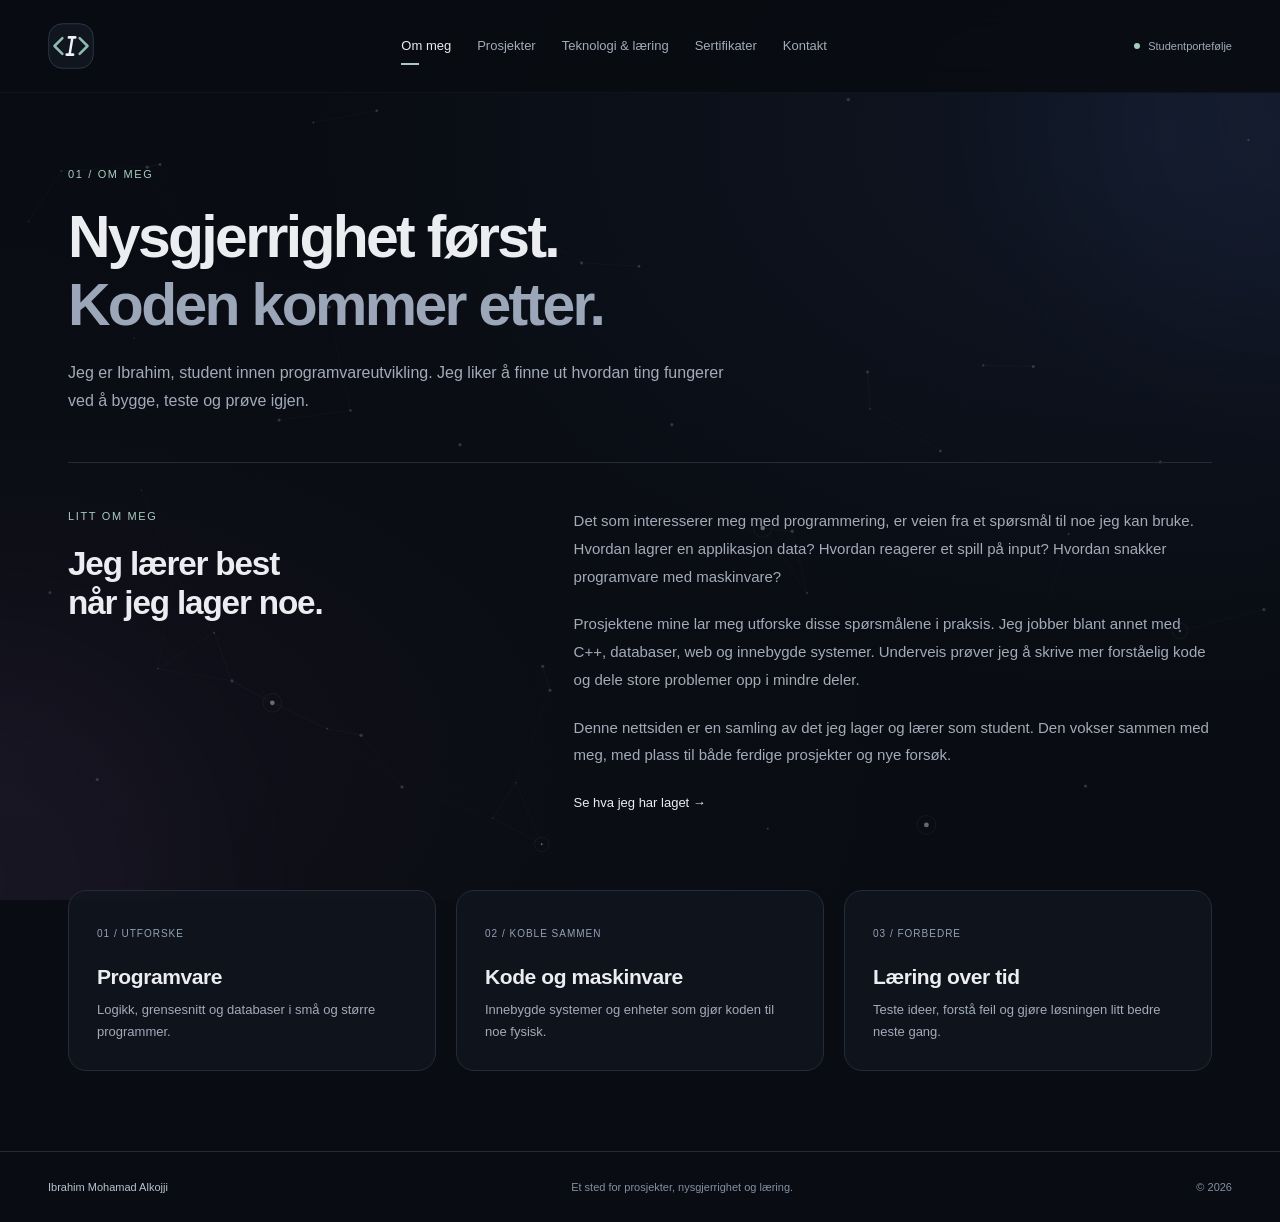
==== about.html @ 812a5d26 "first commit" ====
<!doctype html>
<html lang="nb">
<head>
<meta charset="utf-8">
<meta name="viewport" content="width=device-width, initial-scale=1">
<meta name="description" content="Ibrahims studentportefølje: prosjekter, programmering og læring.">
<meta name="theme-color" content="#090c12">
<title>Om meg | Ibrahim</title>
<link rel="icon" href="assets/logo.svg" type="image/svg+xml">
<link rel="stylesheet" href="style.css?v=12">
<script src="script.js?v=12" defer>
</script>
</head>
<body class="about-page">
<a class="skip-link" href="#main">Hopp til innhold</a>
<div class="background" aria-hidden="true">
<canvas class="site-network">
</canvas>
<div class="orb orb1">
</div>
<div class="orb orb2">
</div>
</div>
<header class="site-header">
<nav aria-label="Hovedmeny">
<a class="logo" href="index.html" aria-label="Ibrahim – forsiden">
<img src="assets/logo.svg" width="46" height="46" alt="">
</a>
<button class="menu-toggle" aria-expanded="false" aria-controls="nav-links" hidden>Meny <span aria-hidden="true">☰</span>
</button>
<div class="nav-links" id="nav-links">
<a href="about.html" aria-current="page">Om meg</a>
<a href="projects.html">Prosjekter</a>
<a href="skills.html">Teknologi & læring</a>
<a href="certificates.html">Sertifikater</a>
<a href="contact.html">Kontakt</a>
</div>
<span class="nav-note">
<i>
</i> Studentportefølje</span>
</nav>
</header>
<main id="main">
<section class="page-hero">
<p class="eyebrow">01 / OM MEG</p>
<h1>Nysgjerrighet først.<br>
<span>Koden kommer etter.</span>
</h1>
<p class="intro">Jeg er Ibrahim, student innen programvareutvikling. Jeg liker å finne ut hvordan ting fungerer ved å bygge, teste og prøve igjen.</p>
</section>
<section class="about-layout section-space">
<div>
<p class="eyebrow">LITT OM MEG</p>
<h2>Jeg lærer best<br>når jeg lager noe.</h2>
</div>
<div class="prose">
<p>Det som interesserer meg med programmering, er veien fra et spørsmål til noe jeg kan bruke. Hvordan lagrer en applikasjon data? Hvordan reagerer et spill på input? Hvordan snakker programvare med maskinvare?</p>
<p>Prosjektene mine lar meg utforske disse spørsmålene i praksis. Jeg jobber blant annet med C++, databaser, web og innebygde systemer. Underveis prøver jeg å skrive mer forståelig kode og dele store problemer opp i mindre deler.</p>
<p>Denne nettsiden er en samling av det jeg lager og lærer som student. Den vokser sammen med meg, med plass til både ferdige prosjekter og nye forsøk.</p>
<a class="text-link" href="projects.html">Se hva jeg har laget →</a>
</div>
</section>
<section class="fact-grid section-space">
<article class="surface">
<span class="card-number">01 / UTFORSKE</span>
<h3>Programvare</h3>
<p>Logikk, grensesnitt og databaser i små og større programmer.</p>
</article>
<article class="surface">
<span class="card-number">02 / KOBLE SAMMEN</span>
<h3>Kode og maskinvare</h3>
<p>Innebygde systemer og enheter som gjør koden til noe fysisk.</p>
</article>
<article class="surface">
<span class="card-number">03 / FORBEDRE</span>
<h3>Læring over tid</h3>
<p>Teste ideer, forstå feil og gjøre løsningen litt bedre neste gang.</p>
</article>
</section>
</main>
<footer>
<a class="footer-name" href="index.html">Ibrahim Mohamad Alkojji</a>
<span>Et sted for prosjekter, nysgjerrighet og læring.</span>
<span>© 2026</span>
</footer>
<dialog class="media-dialog" aria-labelledby="media-title">
<div class="dialog-heading">
<h2 id="media-title">
</h2>
<button class="dialog-close" aria-label="Lukk visning">Lukk <span aria-hidden="true">×</span>
</button>
</div>
<div class="media-body">
</div>
</dialog>
</body>
</html>
---- style.css ----
:root {
    color-scheme:dark;
    --bg:#090c12;
    --panel:#111620;
    --text:#ecedf1;
    --muted:#a3abb9;
    --accent:#a8cbbf;
    --line:#252c38;
    --radius:18px
}
* {
    box-sizing:border-box
}
html {
    scroll-behavior:smooth;
    scroll-padding-top:110px
}
body {
    margin:0;
    color:var(--text);
    background:var(--bg);
    font-family:Inter,"Segoe UI",Arial,sans-serif;
    font-size:16px;
    line-height:1.65;
    isolation:isolate
}
body.modal-open {
    overflow:hidden
}
a {
    color:inherit;
    text-decoration:none
}
button {
    font:inherit;
    color:inherit;
    cursor:pointer
}
a,button,summary {
    -webkit-tap-highlight-color:transparent
}
a:focus-visible,button:focus-visible,summary:focus-visible {
    outline:2px solid var(--accent);
    outline-offset:6px
}
img {
    display:block;
    max-width:100%
}
h1,h2,h3,p {
    margin:0
}
h1,h2,h3 {
    line-height:1.15;
    font-weight:600
}
h1 {
    font-size:clamp(35px,4.6vw,64px);
    letter-spacing:-.045em
}
h1 span {
    color:#9ba6b8
}
h2 {
    font-size:clamp(25px,2.6vw,34px);
    letter-spacing:-.035em
}
h3 {
    font-size:21px;
    letter-spacing:-.02em
}
p {
    color:var(--muted)
}
main {
    max-width:1240px;
    margin:0 auto;
    padding:0 48px;
    min-height:calc(100vh - 205px)
}
.background {
    position:fixed;
    inset:0;
    z-index:-1;
    pointer-events:none;
    overflow:hidden;
    background:radial-gradient(ellipse at 90% 15%,#19243d66,transparent 52%),radial-gradient(ellipse at 0 85%,#2b1f3833,transparent 50%),var(--bg)
}
.site-network {
    width:100%;
    height:100%;
    opacity:.6
}
.orb {
    position:absolute;
    width:440px;
    height:440px;
    border-radius:50%;
    filter:blur(100px);
    opacity:.08
}
.orb1 {
    background:#5276ca;
    right:-220px;
    top:-100px
}
.orb2 {
    background:#8f6aa8;
    left:-250px;
    bottom:-200px
}
.site-header {
    position:sticky;
    top:0;
    z-index:20;
    border-bottom:1px solid #ffffff08;
    background:#090c12ed;
    backdrop-filter:blur(15px)
}
nav {
    max-width:1370px;
    margin:auto;
    min-height:92px;
    padding:18px 48px;
    display:flex;
    align-items:center;
    gap:30px
}
.logo {
    flex-shrink:0;
    transition:transform .25s
}
.logo:hover {
    transform:rotate(-6deg)
}
.logo img {
    width:46px;
    height:46px
}
.nav-links {
    display:flex;
    align-items:center;
    justify-content:center;
    gap:26px;
    margin:auto
}
.nav-links a {
    font-size:13px;
    color:var(--muted);
    padding:8px 0;
    position:relative;
    white-space:nowrap
}
.nav-links a:hover,.nav-links a[aria-current] {
    color:var(--text)
}
.nav-links a[aria-current]:after {
    content:"";
    position:absolute;
    bottom:0;
    left:0;
    width:18px;
    height:2px;
    background:var(--accent)
}
.nav-note {
    font-size:11px;
    color:var(--muted);
    white-space:nowrap;
    display:flex;
    align-items:center;
    gap:8px
}
.nav-note i,.status-dot {
    width:6px;
    height:6px;
    background:var(--accent);
    border-radius:50%;
    display:inline-block
}
.menu-toggle {
    display:none;
    border:1px solid var(--line);
    border-radius:9px;
    background:var(--panel);
    padding:8px 12px
}
.menu-toggle[hidden] {
    display:none
}
.skip-link {
    position:fixed;
    top:-100px;
    left:15px;
    background:var(--text);
    color:var(--bg);
    z-index:100;
    padding:10px
}
.skip-link:focus {
    top:10px
}
.eyebrow {
    font-size:11px;
    letter-spacing:.15em;
    color:var(--accent);
    font-weight:500;
    text-transform:uppercase
}
.hero {
    display:grid;
    grid-template-columns:1.35fr 1fr;
    align-items:center;
    gap:32px;
    padding:96px 0 100px;
    min-height:660px
}
.hero h1 {
    font-size:clamp(40px,5.2vw,70px);
    margin:24px 0;
    line-height:1.08
}
.hero .eyebrow {
    display:flex;
    gap:10px;
    align-items:center
}
.intro {
    font-size:16px;
    line-height:1.8;
    max-width:610px
}
.hero .intro {
    max-width:490px
}
.actions {
    display:flex;
    align-items:center;
    flex-wrap:wrap;
    gap:26px;
    margin-top:32px
}
.button {
    font-size:13px;
    padding:12px 18px;
    display:inline-flex;
    align-items:center;
    gap:28px;
    border-radius:9px;
    border:1px solid var(--line);
    transition:transform .2s,background .2s
}
.primary {
    background:var(--accent);
    color:#102720;
    border-color:var(--accent);
    font-weight:600
}
.button:hover {
    transform:translateY(-2px);
    background:#c3ded4
}
.text-link {
    font-size:13px;
    color:var(--text);
    display:inline-block
}
.text-link:hover {
    color:var(--accent)
}
.hero-tags {
    display:flex;
    flex-wrap:wrap;
    gap:16px;
    margin-top:36px;
    color:#8793a6;
    font-size:11px
}
.hero-tags span+span:before {
    content:"/";
    color:#475165;
    margin-right:16px
}
.hero-art {
    position:relative;
    min-height:350px;
    display:flex;
    align-items:center;
    justify-content:center
}
.hero-art>img {
    width:145px;
    height:145px;
    transform:rotate(-8deg);
    box-shadow:0 25px 100px #597cbb18;
    border-radius:42px;
    animation:float 7s ease-in-out infinite
}
.orbit {
    position:absolute;
    width:320px;
    height:320px;
    border:1px solid #a6c1df15;
    border-radius:50%;
    transform:rotate(-25deg) scaleY(.75)
}
.orbit-two {
    width:390px;
    height:390px;
    transform:rotate(40deg) scaleY(.8);
    border-style:dashed
}
.floating-tag {
    position:absolute;
    z-index:1;
    background:#131b28;
    border:1px solid #2a3547;
    border-radius:9px;
    padding:9px 16px;
    font:12px monospace;
    box-shadow:0 10px 30px #0003
}
.tag-one {
    top:45px;
    left:25px;
    color:#abcdbf;
    transform:rotate(-7deg)
}
.tag-two {
    bottom:66px;
    right:0;
    color:#b2bade;
    transform:rotate(7deg)
}
.art-caption {
    position:absolute;
    bottom:-9px;
    font-size:9px;
    letter-spacing:.24em;
    color:#7b879a
}
.home-section {
    padding-bottom:90px
}
.section-heading {
    display:flex;
    justify-content:space-between;
    gap:20px;
    margin-bottom:22px
}
.section-heading>span {
    font-size:12px;
    color:var(--muted)
}
.home-grid {
    display:grid;
    grid-template-columns:repeat(4,minmax(0,1fr));
    gap:16px
}
.home-card {
    padding:25px 22px;
    min-height:195px;
    background:#111620c9;
    border:1px solid var(--line);
    border-radius:var(--radius);
    position:relative;
    transition:transform .25s,border-color .25s
}
.home-card:hover {
    transform:translateY(-5px);
    border-color:#53685f
}
.card-number {
    font-size:10px;
    letter-spacing:.1em;
    color:#94a1b6
}
.home-card h2 {
    font-size:19px;
    letter-spacing:-.02em;
    margin:30px 0 8px
}
.home-card p {
    font-size:12px;
    max-width:165px
}
.card-arrow {
    position:absolute;
    right:20px;
    top:18px;
    color:var(--accent);
    font-size:21px
}
.page-hero {
    padding:72px 0 46px;
    border-bottom:1px solid var(--line)
}
.page-hero h1 {
    margin:20px 0
}
.page-hero .intro {
    max-width:665px
}
.section-space {
    padding:44px 0 80px
}
.project-grid {
    display:grid;
    grid-template-columns:repeat(3,minmax(0,1fr));
    gap:28px;
    align-items:start
}
.project-card {
    min-width:0;
    background:#111620dc;
    border:1px solid var(--line);
    border-radius:var(--radius);
    overflow:hidden;
    scroll-margin-top:120px
}
.video-preview {
    display:block;
    position:relative;
    aspect-ratio:16/9;
    background:#080b10;
    overflow:hidden;
    border-bottom:1px solid var(--line)
}
.video-preview img {
    width:100%;
    height:100%;
    object-fit:contain;
    transition:opacity .25s;
    opacity:.82
}
.video-preview:hover img {
    opacity:1
}
.play-button {
    position:absolute;
    top:50%;
    left:50%;
    transform:translate(-50%,-50%);
    display:grid;
    place-items:center;
    width:46px;
    height:46px;
    padding-left:3px;
    border:1px solid #ffffff55;
    border-radius:50%;
    background:#101720bd;
    color:#fff;
    font-size:14px;
    backdrop-filter:blur(6px);
    transition:background .2s
}
.video-preview:hover .play-button {
    background:#426455
}
.preview-label {
    position:absolute;
    bottom:10px;
    left:12px;
    right:12px;
    display:flex;
    justify-content:space-between;
    color:white;
    font-size:10px;
    text-shadow:0 1px 4px #000;
    background:#0a101ab5;
    border-radius:5px;
    padding:3px 7px
}
.project-copy {
    padding:24px
}
.project-copy h2 {
    font-size:22px;
    margin:10px 0 7px
}
.project-copy>p:not(.card-number):not(.tech-label) {
    font-size:13px;
    margin-top:17px;
    line-height:1.8
}
.tech-label {
    font-size:10px;
    color:var(--accent)
}
.repo-link {
    display:flex;
    align-items:center;
    gap:9px;
    font-size:11px;
    margin-top:24px;
    padding-top:18px;
    border-top:1px solid var(--line);
    color:#cad3e0
}
.repo-link:hover {
    color:var(--accent)
}
.about-layout {
    display:grid;
    grid-template-columns:1fr 1.5fr;
    gap:80px;
    padding-bottom:30px
}
.about-layout h2,.contact-note h2 {
    margin-top:20px
}
.prose p {
    font-size:15px;
    margin-bottom:20px;
    line-height:1.85
}
.fact-grid {
    display:grid;
    grid-template-columns:repeat(3,minmax(0,1fr));
    gap:20px
}
.surface {
    padding:28px;
    background:#111620c9;
    border:1px solid var(--line);
    border-radius:var(--radius)
}
.surface h3 {
    margin:20px 0 10px
}
.surface p {
    font-size:13px
}
.tech-grid {
    display:grid;
    grid-template-columns:repeat(2,minmax(0,1fr));
    gap:20px;
    align-items:start
}
.tech-card {
    background:#111620df;
    border:1px solid var(--line);
    border-radius:var(--radius);
    overflow:hidden;
    transition:border-color .25s
}
.tech-card:hover,.tech-card[open] {
    border-color:var(--tech)
}
.tech-card summary {
    cursor:pointer;
    display:flex;
    gap:22px;
    align-items:center;
    padding:24px;
    list-style:none
}
.tech-card summary::-webkit-details-marker {
    display:none
}
.tech-card summary img {
    flex-shrink:0;
    transition:transform .3s
}
.tech-card summary:hover img {
    transform:translateY(-4px) rotate(-5deg)
}
.tech-card strong {
    font-size:19px;
    font-weight:500;
    display:block
}
.tech-card small {
    display:block;
    color:var(--muted);
    font-size:12px;
    margin-top:2px
}
.expand {
    margin-left:auto;
    font-size:24px;
    font-weight:300;
    color:var(--tech);
    transition:transform .25s
}
.tech-card[open] .expand {
    transform:rotate(45deg)
}
.tech-detail {
    padding:0 26px 26px;
    font-size:14px
}
.tech-detail p {
    margin-bottom:14px
}
.tech-detail .text-link {
    color:var(--tech)
}
.certificate-grid {
    display:grid;
    grid-template-columns:repeat(4,minmax(0,1fr));
    gap:18px;
    align-items:stretch
}
.certificate-card {
    background:#111620d9;
    border:1px solid var(--line);
    border-radius:var(--radius);
    overflow:hidden
}
.certificate-placeholder {
    aspect-ratio:16/10;
    margin:18px 18px 0;
    border:1px dashed #394354;
    border-radius:10px;
    display:flex;
    align-items:center;
    justify-content:center;
    flex-direction:column;
    gap:6px;
    background:radial-gradient(ellipse at center,#1b2434,transparent);
    color:#abb8cc;
    font-size:13px
}
.certificate-placeholder small {
    color:#8390a5;
    font-size:11px
}
.certificate-symbol {
    font-size:34px;
    color:#91aeaa
}
.certificate-copy {
    padding:14px 16px 18px;
    display:flex;
    flex-direction:column;
    flex:1
}
.certificate-copy h2 {
    font-size:16px;
    line-height:1.35;
    letter-spacing:-.02em;
    margin:8px 0
}
.certificate-copy>p:last-child {
    font-size:13px
}
.certificate-image {
    display:block;
    position:relative;
    margin:12px 12px 0;
    padding:0
}
.certificate-image img {
    width:100%;
    aspect-ratio:16/10;
    object-fit:contain;
    background:#0b1018;
    border-radius:10px
}
.contact-layout {
    display:grid;
    grid-template-columns:1fr 1.3fr;
    gap:80px
}
.contact-note>p:last-child {
    margin-top:20px;
    font-size:14px;
    max-width:320px
}
.contact-list {
    display:flex;
    flex-direction:column;
    gap:16px
}
.contact-card {
    display:flex;
    align-items:center;
    gap:20px;
    padding:24px;
    background:#111620de;
    border:1px solid var(--line);
    border-radius:14px;
    transition:transform .2s,border-color .2s
}
.contact-card:hover {
    transform:translateX(4px);
    border-color:#52655e
}
.contact-icon {
    flex-shrink:0;
    padding:11px;
    background:#ffffff05;
    border:1px solid var(--line);
    border-radius:12px
}
.contact-copy {
    min-width:0;
    flex:1
}
.contact-copy strong {
    display:block;
    font-size:17px;
    font-weight:500
}
.contact-copy>span {
    display:block;
    font-size:12px;
    color:var(--muted);
    margin-top:4px
}
.contact-copy small {
    display:block;
    color:var(--accent);
    font-size:11px;
    margin-top:8px;
    overflow-wrap:anywhere
}
.contact-card>span:last-child {
    color:var(--accent)
}
footer {
    max-width:1340px;
    margin:0 auto;
    border-top:1px solid var(--line);
    padding:26px 48px;
    display:flex;
    align-items:center;
    justify-content:space-between;
    gap:20px;
    font-size:11px;
    color:#8490a2
}
.footer-name {
    color:#b9c2ce
}
.media-dialog {
    width:min(1050px,94vw);
    max-height:92dvh;
    padding:0;
    border:1px solid #3a4555;
    border-radius:16px;
    background:#10151f;
    color:var(--text);
    box-shadow:0 35px 160px #0008
}
.media-dialog::backdrop {
    background:#03060ddd;
    backdrop-filter:blur(6px)
}
.dialog-heading {
    display:flex;
    justify-content:space-between;
    gap:20px;
    align-items:center;
    padding:16px 20px
}
.dialog-heading h2 {
    font-size:19px
}
.dialog-close {
    background:#202836;
    border:1px solid #394457;
    border-radius:8px;
    padding:6px 12px;
    font-size:12px
}
.dialog-close span {
    font-size:20px;
    margin-left:8px
}
.media-body video {
    display:block;
    width:100%;
    max-height:74dvh;
    background:#000
}
.media-body img {
    width:100%;
    max-height:74dvh;
    object-fit:contain
}
.media-error {
    padding:20px
}
.media-error a {
    text-decoration:underline;
    color:var(--accent)
}
@keyframes float {
    0%,100% {
        transform:translateY(0) rotate(-8deg)
    }
    50% {
        transform:translateY(-10px) rotate(-4deg)
    }

}

@media(min-width:1500px) {
    main {
        max-width:1360px
    }
    .project-grid {
        gap:36px
    }
    .hero {
        min-height:700px
    }

}

@media(max-width:1050px) {
    nav {
        padding:16px 32px;
        gap:24px
    }
    .nav-note {
        display:none
    }
    .nav-links {
        margin-left:auto;
        margin-right:0;
        gap:22px
    }
    main {
        padding:0 32px
    }
    .hero {
        gap:16px;
        min-height:590px;
        padding:70px 0
    }
    .hero-art {
        transform:scale(.85)
    }
    .home-grid {
        grid-template-columns:repeat(2,minmax(0,1fr))
    }
    .project-grid {
        grid-template-columns:repeat(2,minmax(0,1fr))
    }
    .about-layout,.contact-layout {
        gap:36px
    }
    .contact-card {
        padding:20px
    }
    .orbit-two {
        width:330px;
        height:330px
    }
    footer {
        padding:24px 32px
    }

}

@media(max-width:700px) {
    nav {
        padding:14px 20px;
        min-height:76px;
        flex-wrap:wrap;
        gap:10px
    }
    .logo img {
        width:42px;
        height:42px
    }
    .menu-toggle:not([hidden]) {
        display:block;
        margin-left:auto
    }
    .nav-links {
        width:100%;
        flex-wrap:wrap;
        justify-content:flex-start;
        gap:8px 19px;
        padding:8px 0
    }
    .nav-links a {
        font-size:12px
    }
    .js .nav-links:not(.is-open) {
        display:none
    }
    main {
        padding:0 22px
    }
    .hero {
        grid-template-columns:1fr;
        padding:56px 0 54px;
        gap:0;
        min-height:0
    }
    .hero h1 {
        font-size:clamp(36px,8.3vw,55px)
    }
    .hero-art {
        min-height:300px;
        width:100%;
        max-width:340px;
        justify-self:center;
        margin-top:12px;
        transform:scale(.82)
    }
    .hero .intro,.intro {
        font-size:14px
    }
    .actions {
        gap:22px
    }
    .hero-tags {
        font-size:10px;
        gap:10px
    }
    .hero-tags span+span:before {
        margin-right:10px
    }
    .hero .eyebrow {
        font-size:9px;
        letter-spacing:.1em
    }
    .home-section {
        padding-bottom:54px
    }
    .section-heading {
        flex-direction:column;
        gap:5px
    }
    .home-grid {
        gap:12px
    }
    .home-card {
        padding:20px 17px;
        min-height:178px
    }
    .home-card h2 {
        font-size:17px;
        margin-top:28px;
        overflow-wrap:anywhere
    }
    .home-card p {
        font-size:11px
    }
    .page-hero {
        padding:46px 0 32px
    }
    .page-hero h1 {
        font-size:clamp(33px,8vw,45px)
    }
    .section-space {
        padding:30px 0 52px
    }
    .project-grid,.tech-grid,.certificate-grid,.about-layout,.fact-grid,.contact-layout {
        grid-template-columns:1fr;
        gap:22px
    }
    .project-copy {
        padding:24px
    }
    .project-copy h2 {
        font-size:24px
    }
    .project-copy>p:not(.card-number):not(.tech-label) {
        font-size:14px
    }
    .about-layout {
        padding-bottom:0
    }
    .tech-card summary {
        padding:21px;
        gap:18px
    }
    .tech-card strong {
        font-size:18px
    }
    .contact-note {
        padding-bottom:6px
    }
    .contact-card {
        gap:14px;
        padding:18px
    }
    .contact-icon {
        padding:8px
    }
    .contact-copy>span {
        font-size:11px
    }
    .contact-copy small {
        font-size:10px
    }
    .contact-card>span:last-child {
        align-self:flex-start
    }
    footer {
        padding:24px 22px;
        flex-wrap:wrap;
        gap:10px
    }
    footer>span:nth-child(2) {
        order:3;
        width:100%
    }
    .media-dialog {
        width:96vw
    }
    .dialog-heading {
        padding:12px
    }
    .dialog-heading h2 {
        font-size:16px
    }

}


/* A small satellite circles inside the two decorative rings. */
.logo-orbit {
    position: absolute;
    width: 210px;
    height: 210px;
    pointer-events: none;
    animation: satellite-orbit 12s linear infinite;
}
.orbit-dot {
    position: absolute;
    top: -5px;
    left: calc(50% - 5px);
    width: 10px;
    height: 10px;
    border-radius: 50%;
    background: var(--accent);
    box-shadow: 0 0 0 5px #a8cbbf0d, 0 0 18px #a8cbbf65;
}
.tag-one { animation: code-drift 6s ease-in-out infinite; }
.tag-two { animation: explore-drift 7.5s ease-in-out infinite; }
@keyframes satellite-orbit {
    from { transform: rotate(0deg); }
    to { transform: rotate(360deg); }
}
@keyframes code-drift {
    0%, 100% { transform: translate(0, 0) rotate(-7deg); }
    50% { transform: translate(7px, -10px) rotate(-3deg); }
}
@keyframes explore-drift {
    0%, 100% { transform: translate(0, 0) rotate(7deg); }
    50% { transform: translate(-8px, 9px) rotate(3deg); }
}
.certificate-overview {
    display: flex;
    flex-wrap: wrap;
    gap: 12px 28px;
    padding-top: 28px;
    color: var(--muted);
    font-size: 12px;
}
.certificate-overview strong { color: var(--accent); font-weight: 600; }
.certificate-zoom { position:absolute; bottom:7px; right:7px; padding:3px 7px; border-radius:5px; background:#10151fed; font-size:9px; color:var(--accent); }
.certificate-image img { aspect-ratio:auto; height:145px; padding:8px; border:1px solid var(--line); border-radius:9px; object-fit:contain; }
.certificate-image:hover .certificate-zoom { color: var(--text); }
.completed-badge { color: var(--accent); margin-left: 12px; letter-spacing: 0; }
.certificate-download { margin-top:auto; padding-top:12px; font-size:11px; }
.upcoming-section { padding-bottom: 80px; }
.upcoming-courses { border: 1px solid var(--line); border-radius: var(--radius); background: #111620b0; }
.upcoming-courses summary { display: flex; align-items: center; justify-content: space-between; gap: 20px; padding: 24px; cursor: pointer; list-style: none; }
.upcoming-courses summary::-webkit-details-marker { display: none; }
.upcoming-courses summary strong { font-size: 19px; font-weight: 500; }
.upcoming-courses summary small { display: block; font-size: 12px; color: var(--muted); margin-top: 5px; }
.upcoming-toggle { font-size: 26px; color: var(--accent); transition: transform .25s; }
.upcoming-courses[open] .upcoming-toggle { transform: rotate(45deg); }
.upcoming-intro { padding: 0 24px 20px; font-size: 13px; }
.pending-grid { display: grid; grid-template-columns: repeat(4, minmax(0, 1fr)); gap: 12px; padding: 0 24px 24px; }
.pending-course { display: flex; align-items: center; gap: 12px; border: 1px dashed #354052; border-radius: 10px; padding: 18px 14px; }
.pending-number { color: #8592a6; font: 11px monospace; }
.pending-course h3 { font-size: 12px; letter-spacing: 0; font-weight: 500; }
.pending-course p { font-size: 10px; margin-top: 5px; }
.pending-mark { margin-left: auto; color: #8592a6; }
@media (max-width: 1050px) { .pending-grid { grid-template-columns: repeat(2, minmax(0, 1fr)); } }
@media (max-width: 700px) {
    .upcoming-section { padding-bottom: 52px; }
    .pending-grid { padding: 0 16px 16px; gap: 10px; }
    .pending-course { flex-wrap: wrap; padding: 14px 10px; gap: 8px; }
    .pending-mark { display: none; }
    .pending-course h3 { font-size: 11px; }
}


/* Compact certificate gallery; full-size documents open only on request. */
.certificate-card { display:flex; flex-direction:column; min-width:0; }
.certificate-copy > p:not(.card-number) { font-size:11px; line-height:1.6; }
.certificate-copy .card-number { font-size:9px; letter-spacing:.06em; }
.completed-badge { margin-left:6px; }
.certificates-page .page-hero { padding:40px 0 26px; }
.certificates-page .page-hero h1 { font-size:clamp(30px,3.4vw,44px); margin:14px 0; }
.certificates-page .page-hero .intro { font-size:14px; }
.certificates-page .certificate-grid { padding:24px 0 36px; }
.certificates-page .upcoming-section { padding-bottom:48px; }
@media (max-width:1050px) {
    .certificate-grid { grid-template-columns:repeat(2,minmax(0,1fr)); gap:16px; }
    .certificate-image img { height:150px; }
}
@media (max-width:700px) {
    .certificates-page .certificate-grid { grid-template-columns:1fr; gap:12px; }
    .certificate-card { flex-direction:row; align-items:center; }
    .certificate-image { flex:0 0 106px; width:106px; margin:12px 0 12px 12px; }
    .certificate-image img { height:110px; padding:5px; }
    .certificate-copy { padding:14px 12px; min-width:0; }
    .certificate-copy h2 { font-size:14px; margin:5px 0; }
    .certificate-copy > p:not(.card-number) { font-size:10px; }
    .certificate-download { padding-top:8px; font-size:10px; }
    .certificate-zoom { font-size:8px; right:4px; bottom:4px; padding:2px 4px; }
    .certificates-page .page-hero { padding-top:30px; }
}

@media(prefers-reduced-motion:reduce) {
    html {
        scroll-behavior:auto
    }
    *,*::before,*::after {
        animation:none!important;
        transition:none!important
    }

}
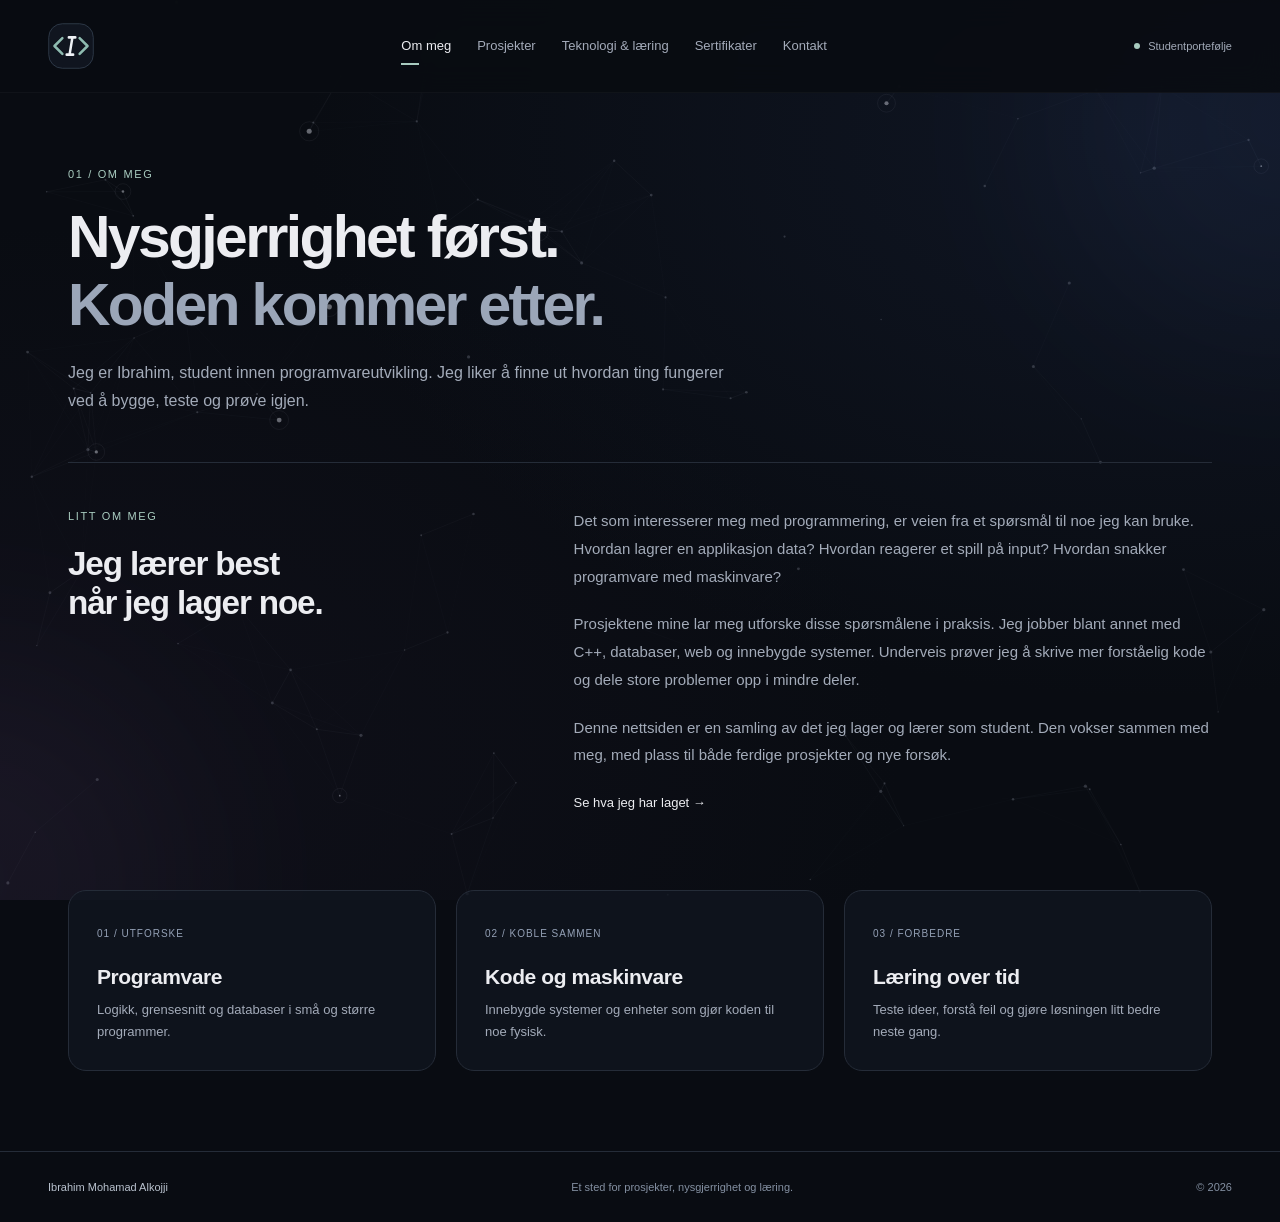
==== commit a106aa70: "Add animated mobile menu icon" ====
--- a/about.html
+++ b/about.html
@@ -26,7 +26,16 @@
 <a class="logo" href="index.html" aria-label="Ibrahim – forsiden">
 <img src="assets/logo.svg" width="46" height="46" alt="">
 </a>
-<button class="menu-toggle" aria-expanded="false" aria-controls="nav-links" hidden>Meny <span aria-hidden="true">☰</span>
+<button class="menu-toggle"
+        aria-label="Åpne eller lukk menyen"
+        aria-expanded="false"
+        aria-controls="nav-links"
+        hidden>
+    <span class="menu-icon" aria-hidden="true">
+        <span></span>
+        <span></span>
+        <span></span>
+    </span>
 </button>
 <div class="nav-links" id="nav-links">
 <a href="about.html" aria-current="page">Om meg</a>
--- a/style.css
+++ b/style.css
@@ -184,6 +184,49 @@
     border-radius:9px;
     background:var(--panel);
     padding:8px 12px
+}
+/* Tre streker */
+.menu-icon {
+    position: relative;
+    display: block;
+    width: 22px;
+    height: 18px;
+}
+
+.menu-icon span {
+    position: absolute;
+    left: 0;
+    width: 100%;
+    height: 2px;
+    background: currentColor;
+    border-radius: 2px;
+    transition: transform 0.25s ease,
+                opacity 0.25s ease;
+}
+
+.menu-icon span:nth-child(1) {
+    top: 0;
+}
+
+.menu-icon span:nth-child(2) {
+    top: 8px;
+}
+
+.menu-icon span:nth-child(3) {
+    top: 16px;
+}
+
+/* Blir et kryss når menyen er åpen */
+.menu-toggle[aria-expanded="true"] .menu-icon span:nth-child(1) {
+    transform: translateY(8px) rotate(45deg);
+}
+
+.menu-toggle[aria-expanded="true"] .menu-icon span:nth-child(2) {
+    opacity: 0;
+}
+
+.menu-toggle[aria-expanded="true"] .menu-icon span:nth-child(3) {
+    transform: translateY(-8px) rotate(-45deg);
 }
 .menu-toggle[hidden] {
     display:none
@@ -520,11 +563,24 @@
     gap:20px
 }
 .surface {
-    padding:28px;
-    background:#111620c9;
-    border:1px solid var(--line);
-    border-radius:var(--radius)
-}
+    padding: 28px;
+    background: #111620c9;
+    border: 1px solid var(--line);
+    border-radius: var(--radius);
+
+    
+    transition: transform 0.25s ease,
+                border-color 0.25s ease;
+}
+
+
+@media (hover: hover) and (pointer: fine) {
+    .fact-grid .surface:hover {
+        transform: translateY(-7px);
+        border-color: #53685f;
+    }
+}
+
 .surface h3 {
     margin:20px 0 10px
 }
@@ -871,6 +927,7 @@
         display:block;
         margin-left:auto
     }
+    
     .nav-links {
         width:100%;
         flex-wrap:wrap;
@@ -1125,3 +1182,4 @@
 
 }
 
+
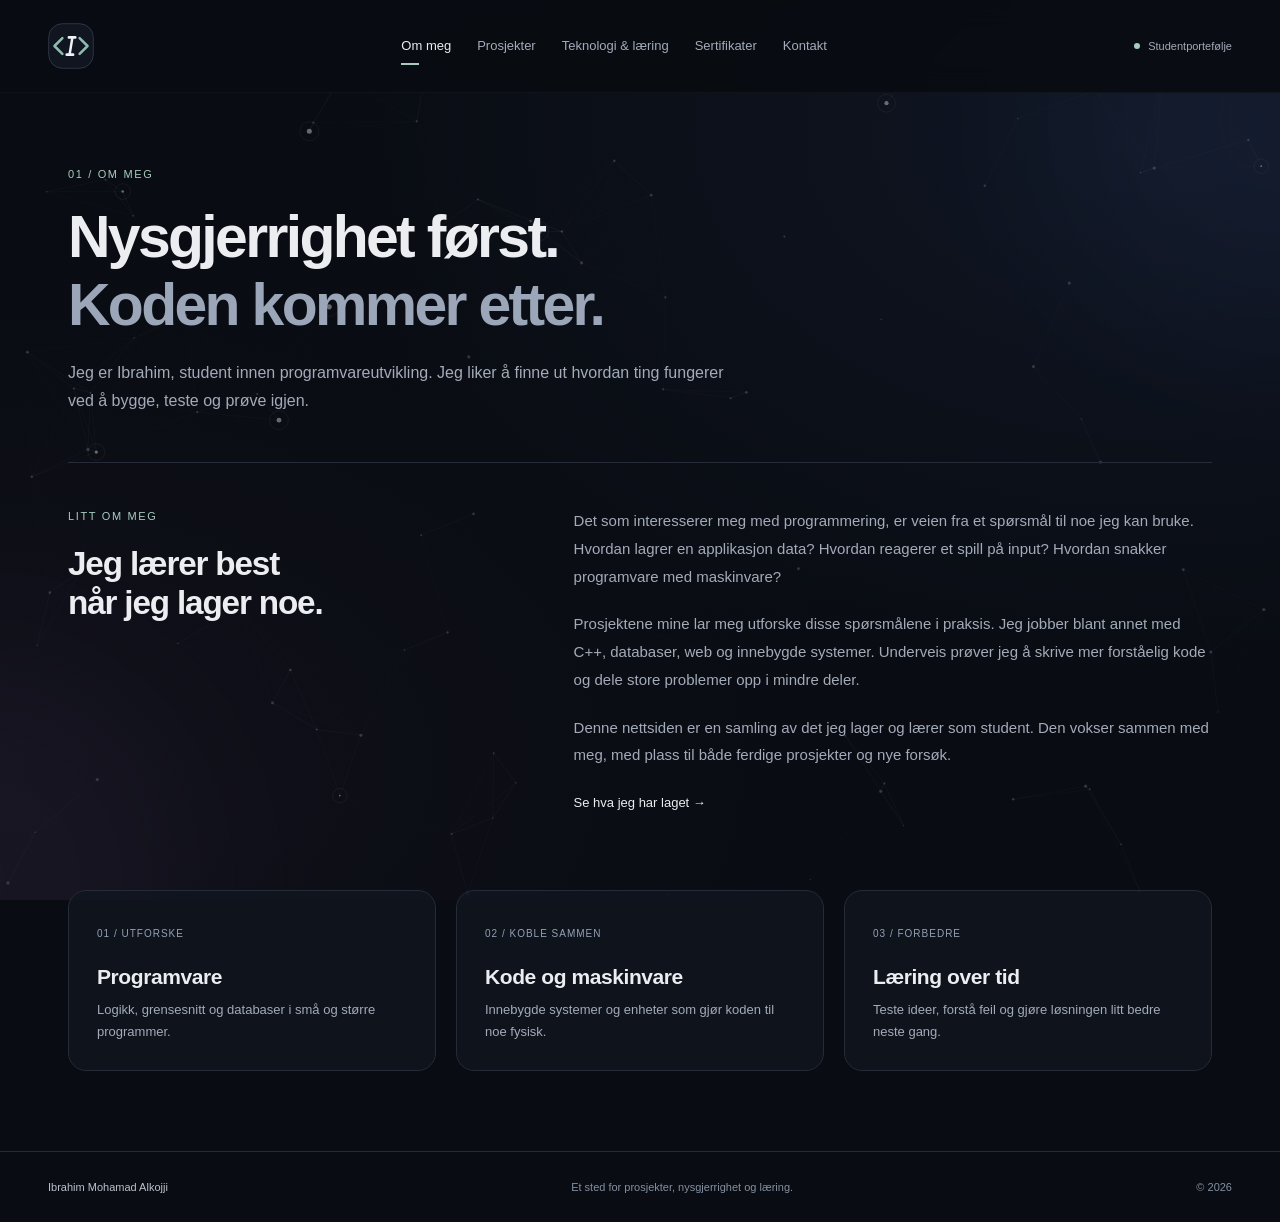
==== commit 5e3f1154: "Add restaurant and C++ game projects" ====
--- a/about.html
+++ b/about.html
@@ -7,8 +7,8 @@
 <meta name="theme-color" content="#090c12">
 <title>Om meg | Ibrahim</title>
 <link rel="icon" href="assets/logo.svg" type="image/svg+xml">
-<link rel="stylesheet" href="style.css?v=12">
-<script src="script.js?v=12" defer>
+<link rel="stylesheet" href="style.css?v=14">
+<script src="script.js?v=14" defer>
 </script>
 </head>
 <body class="about-page">
--- a/style.css
+++ b/style.css
@@ -183,7 +183,9 @@
     border:1px solid var(--line);
     border-radius:9px;
     background:var(--panel);
-    padding:8px 12px
+    padding:8px 12px;
+    min-width:46px;
+    min-height:44px
 }
 /* Tre streker */
 .menu-icon {
@@ -514,6 +516,32 @@
     border-radius:5px;
     padding:3px 7px
 }
+/* Covers for projects without a video. Keep the same 16:9 media area. */
+.project-cover {
+    aspect-ratio:16/9;
+    display:flex;
+    flex-direction:column;
+    justify-content:space-between;
+    align-items:center;
+    padding:20px;
+    border-bottom:1px solid var(--line);
+    background:radial-gradient(ellipse at center,#24382f88,transparent 75%),#0d141a;
+    color:var(--accent);
+    overflow:hidden;
+}
+.cover-type { align-self:flex-start; font-size:9px; letter-spacing:.13em; }
+.cover-symbol { font-size:clamp(26px,3vw,42px); font-weight:600; line-height:1.2; letter-spacing:.07em; }
+.cover-caption { font-size:8px; letter-spacing:.16em; }
+.cover-firefly { color:#e8b86d; background:radial-gradient(ellipse at center,#593d2466,transparent 75%),#15110e; }
+.cover-firefly .cover-symbol { font-family:Georgia,serif; letter-spacing:-.04em; }
+.cover-firefly .cover-symbol span { color:#f5eee3; }
+.cover-stone-paper-scissors { color:#bba8df; background:radial-gradient(ellipse at center,#39305688,transparent 75%),#12101c; }
+.project-actions { display:flex; flex-wrap:wrap; align-items:center; gap:12px 18px; margin-top:24px; padding-top:18px; border-top:1px solid var(--line); }
+.project-actions .repo-link { margin:0; padding:0; border:0; }
+.project-site-link { font-size:11px; color:var(--accent); }
+.project-site-link:hover { color:var(--text); }
+@media (max-width:700px) { .cover-symbol { font-size:36px; } }
+
 .project-copy {
     padding:24px
 }
@@ -1172,6 +1200,9 @@
 }
 
 @media(prefers-reduced-motion:reduce) {
+    .fact-grid .surface:hover {
+        transform:none;
+    }
     html {
         scroll-behavior:auto
     }
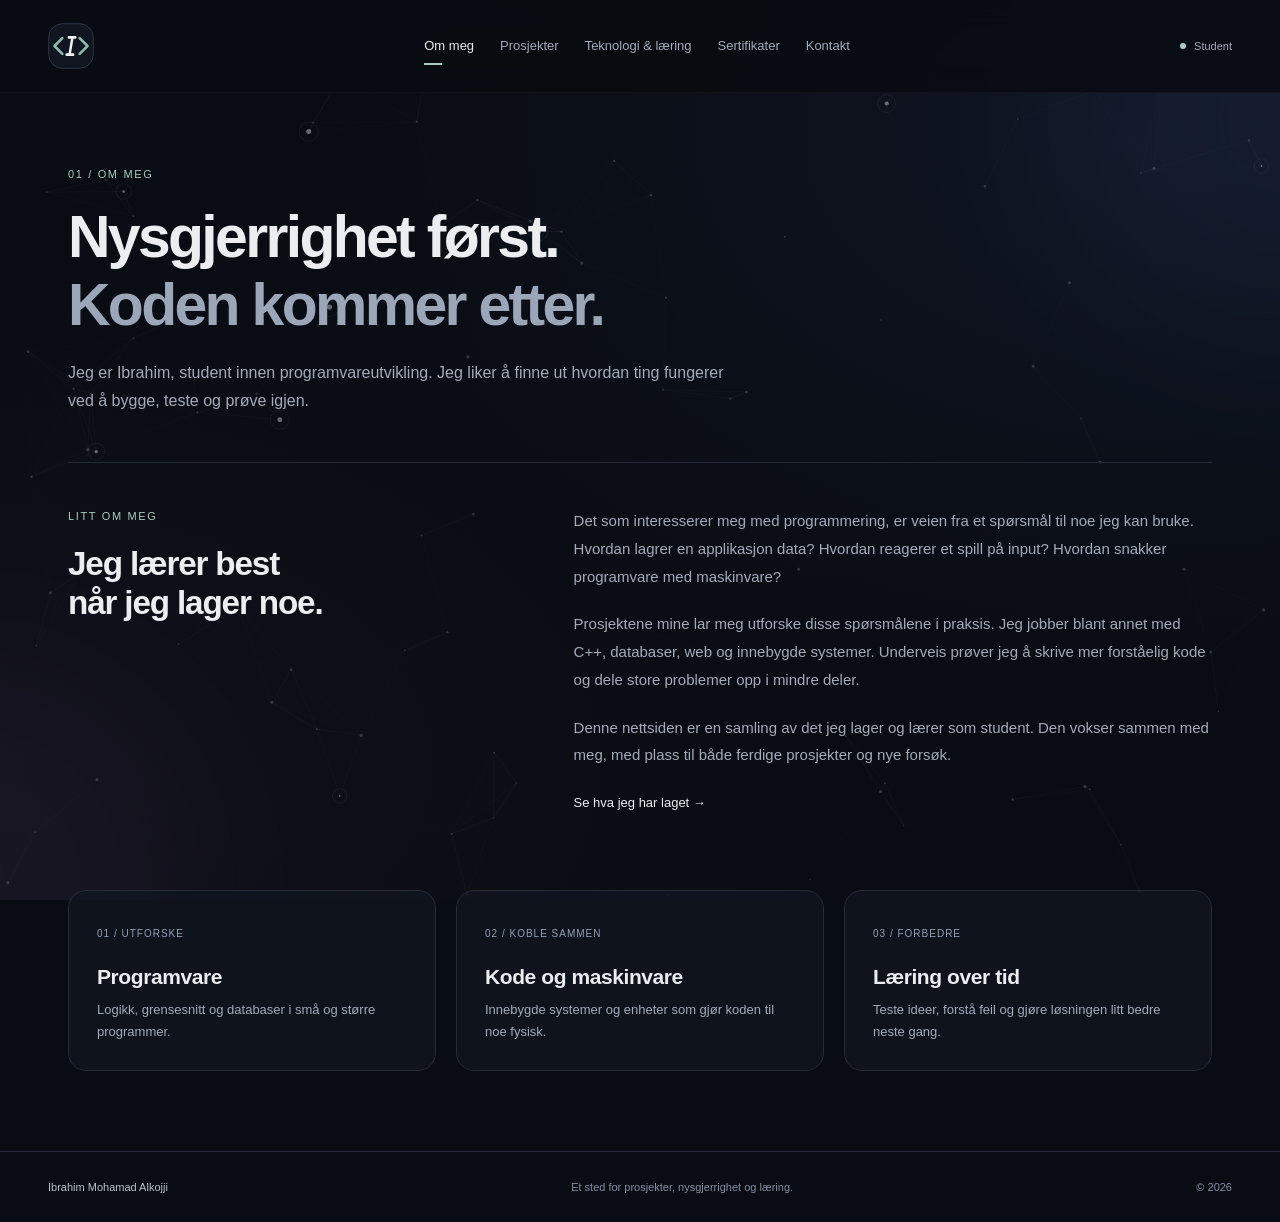
==== commit 6bf3b531: "changed  som named at website" ====
--- a/about.html
+++ b/about.html
@@ -46,7 +46,7 @@
 </div>
 <span class="nav-note">
 <i>
-</i> Studentportefølje</span>
+</i>Student</span>
 </nav>
 </header>
 <main id="main">
--- a/style.css
+++ b/style.css
@@ -1198,6 +1198,386 @@
     .certificate-zoom { font-size:8px; right:4px; bottom:4px; padding:2px 4px; }
     .certificates-page .page-hero { padding-top:30px; }
 }
+/* =========================
+   AI PORTFOLIO ASSISTANT
+========================= */
+
+.ai-panel {
+    position: fixed;
+    right: 16px;
+    bottom: 104px;
+
+    width: min(475px, calc(100vw - 32px));
+    height: 625px;
+
+    background: #080d13;
+    border: 1px solid #26313d;
+    border-radius: 24px;
+
+    z-index: 9998;
+
+    display: flex;
+    flex-direction: column;
+
+    opacity: 0;
+    visibility: hidden;
+
+    transform: translateY(20px) scale(0.98);
+
+    transition:
+        opacity 0.3s ease,
+        transform 0.3s ease,
+        visibility 0.3s ease;
+
+    overflow: hidden;
+}
+
+
+/* AI åpnet */
+.ai-panel.open {
+    opacity: 1;
+    visibility: visible;
+
+    transform: translateY(0) scale(1);
+}
+
+
+/* HEADER */
+
+.ai-header {
+    display: flex;
+    justify-content: space-between;
+    align-items: flex-start;
+
+    padding: 22px 20px;
+
+    border-bottom: 1px solid #29323d;
+}
+
+
+.ai-header h2 {
+    margin: 0 0 6px;
+    font-size: 20px;
+    color: #ffffff;
+}
+
+
+.ai-header p {
+    margin: 0;
+    font-size: 14px;
+    color: #b6c0ca;
+}
+
+
+.ai-close {
+    border: none;
+    background: transparent;
+
+    color: #ffffff;
+    font-size: 32px;
+    line-height: 1;
+
+    cursor: pointer;
+
+    transition: transform 0.25s ease;
+}
+
+
+.ai-close:hover {
+    transform: rotate(90deg);
+}
+
+
+/* CONTENT */
+
+.ai-content {
+    flex: 1;
+
+    display: flex;
+    flex-direction: column;
+
+    padding: 20px;
+}
+
+
+/* Første melding */
+
+.ai-message {
+    padding: 24px;
+
+    color: #f1f5f9;
+    background: #101722;
+
+    border: 1px solid #283440;
+    border-radius: 15px;
+
+    font-size: 16px;
+    line-height: 1.7;
+
+    text-align: left;
+
+    white-space: pre-line;
+
+    max-height: 280px;
+    overflow-y: auto;
+}
+.ai-message a {
+    color: #a9d0c5;
+    text-decoration: none;
+
+    border-bottom: 1px solid #a9d0c5;
+
+    transition:
+        color 0.2s ease,
+        border-color 0.2s ease;
+}
+
+.ai-message a:hover {
+    color: #ffffff;
+    border-color: #ffffff;
+}
+
+
+/* QUICK BUTTONS */
+
+.ai-quick-actions {
+    margin-top: auto;
+
+    display: flex;
+    gap: 9px;
+
+    flex-wrap: wrap;
+}
+
+
+.ai-quick-btn {
+    padding: 12px 13px;
+
+    border-radius: 11px;
+    border: 1px solid #293541;
+
+    background: transparent;
+
+    color: #b6d4cc;
+
+    cursor: pointer;
+
+    transition:
+        background 0.2s ease,
+        transform 0.2s ease,
+        border-color 0.2s ease;
+}
+
+
+.ai-quick-btn:hover {
+    background: #121c24;
+    border-color: #9fc9be;
+
+    transform: translateY(-2px);
+}
+
+
+/* INPUT */
+
+.ai-input-area {
+    margin-top: 15px;
+
+    padding-top: 18px;
+
+    border-top: 1px solid #29323d;
+}
+
+
+.ai-input-area label {
+    display: block;
+
+    margin-bottom: 8px;
+
+    font-size: 13px;
+
+    color: #aab4be;
+}
+
+
+.ai-input-row {
+    display: flex;
+    gap: 8px;
+}
+
+
+.ai-input-row input {
+    flex: 1;
+
+    min-width: 0;
+
+    padding: 16px 18px;
+
+    border-radius: 14px;
+
+    border: 2px solid #9fc9be;
+
+    background: #111821;
+
+    color: #ffffff;
+
+    outline: none;
+
+    font-size: 16px;
+}
+
+
+.ai-input-row input::placeholder {
+    color: #6e747c;
+}
+
+
+.ai-send {
+    padding: 0 20px;
+
+    border: none;
+
+    border-radius: 12px;
+
+    background: #a9d0c5;
+
+    color: #17221f;
+
+    cursor: pointer;
+
+    font-size: 14px;
+
+    transition:
+        transform 0.2s ease,
+        background 0.2s ease;
+}
+
+
+.ai-send:hover {
+    transform: translateY(-2px);
+
+    background: #badbd2;
+}
+
+
+.ai-status {
+    margin: 12px 0 0;
+
+    color: #9ea7b2;
+
+    font-size: 12px;
+}
+
+
+/* =========================
+   SPØR MEG BUTTON
+========================= */
+
+.ai-trigger {
+    position: fixed;
+
+    right: 16px;
+    bottom: 20px;
+
+    z-index: 9999;
+
+    display: flex;
+    align-items: center;
+    gap: 12px;
+
+    padding: 8px 18px 8px 8px;
+
+    border-radius: 24px;
+
+    border: 1px solid #7eaaa0;
+
+    background: #151e27;
+
+    color: #ffffff;
+
+    cursor: pointer;
+
+    font-size: 15px;
+
+    transition:
+        transform 0.3s ease,
+        background 0.3s ease,
+        border-color 0.3s ease;
+}
+
+
+.ai-trigger:hover {
+    transform: translateY(-3px);
+
+    background: #1a2630;
+}
+
+
+/* Selve ikonet */
+
+.ai-trigger-icon {
+    width: 55px;
+    height: 55px;
+
+    display: flex;
+    justify-content: center;
+    align-items: center;
+
+    gap: 2px;
+
+    border-radius: 16px;
+
+    border: 1px solid #2b3d4c;
+
+    background: #0f1720;
+
+    color: #9fc9be;
+
+    font-size: 24px;
+
+    transition:
+        transform 0.5s cubic-bezier(.34, 1.56, .64, 1),
+        background 0.3s ease;
+}
+
+
+/* ⭐ DETTE ER SELVE ROTASJONEN */
+
+.ai-trigger.active .ai-trigger-icon {
+    transform: rotate(180deg);
+}
+
+
+.ai-spark {
+    color: #d8d4ff;
+
+    font-size: 23px;
+}
+
+
+/* Mobil */
+
+@media (max-width: 600px) {
+
+    .ai-panel {
+        left: 8px;
+        right: 8px;
+        bottom: 92px;
+
+        width: auto;
+        height: min(625px, calc(100vh - 115px));
+    }
+
+
+    .ai-trigger {
+        right: 16px;
+        bottom: 16px;
+    }
+
+
+    .ai-message {
+        padding: 32px 18px;
+    }
+}
 
 @media(prefers-reduced-motion:reduce) {
     .fact-grid .surface:hover {
